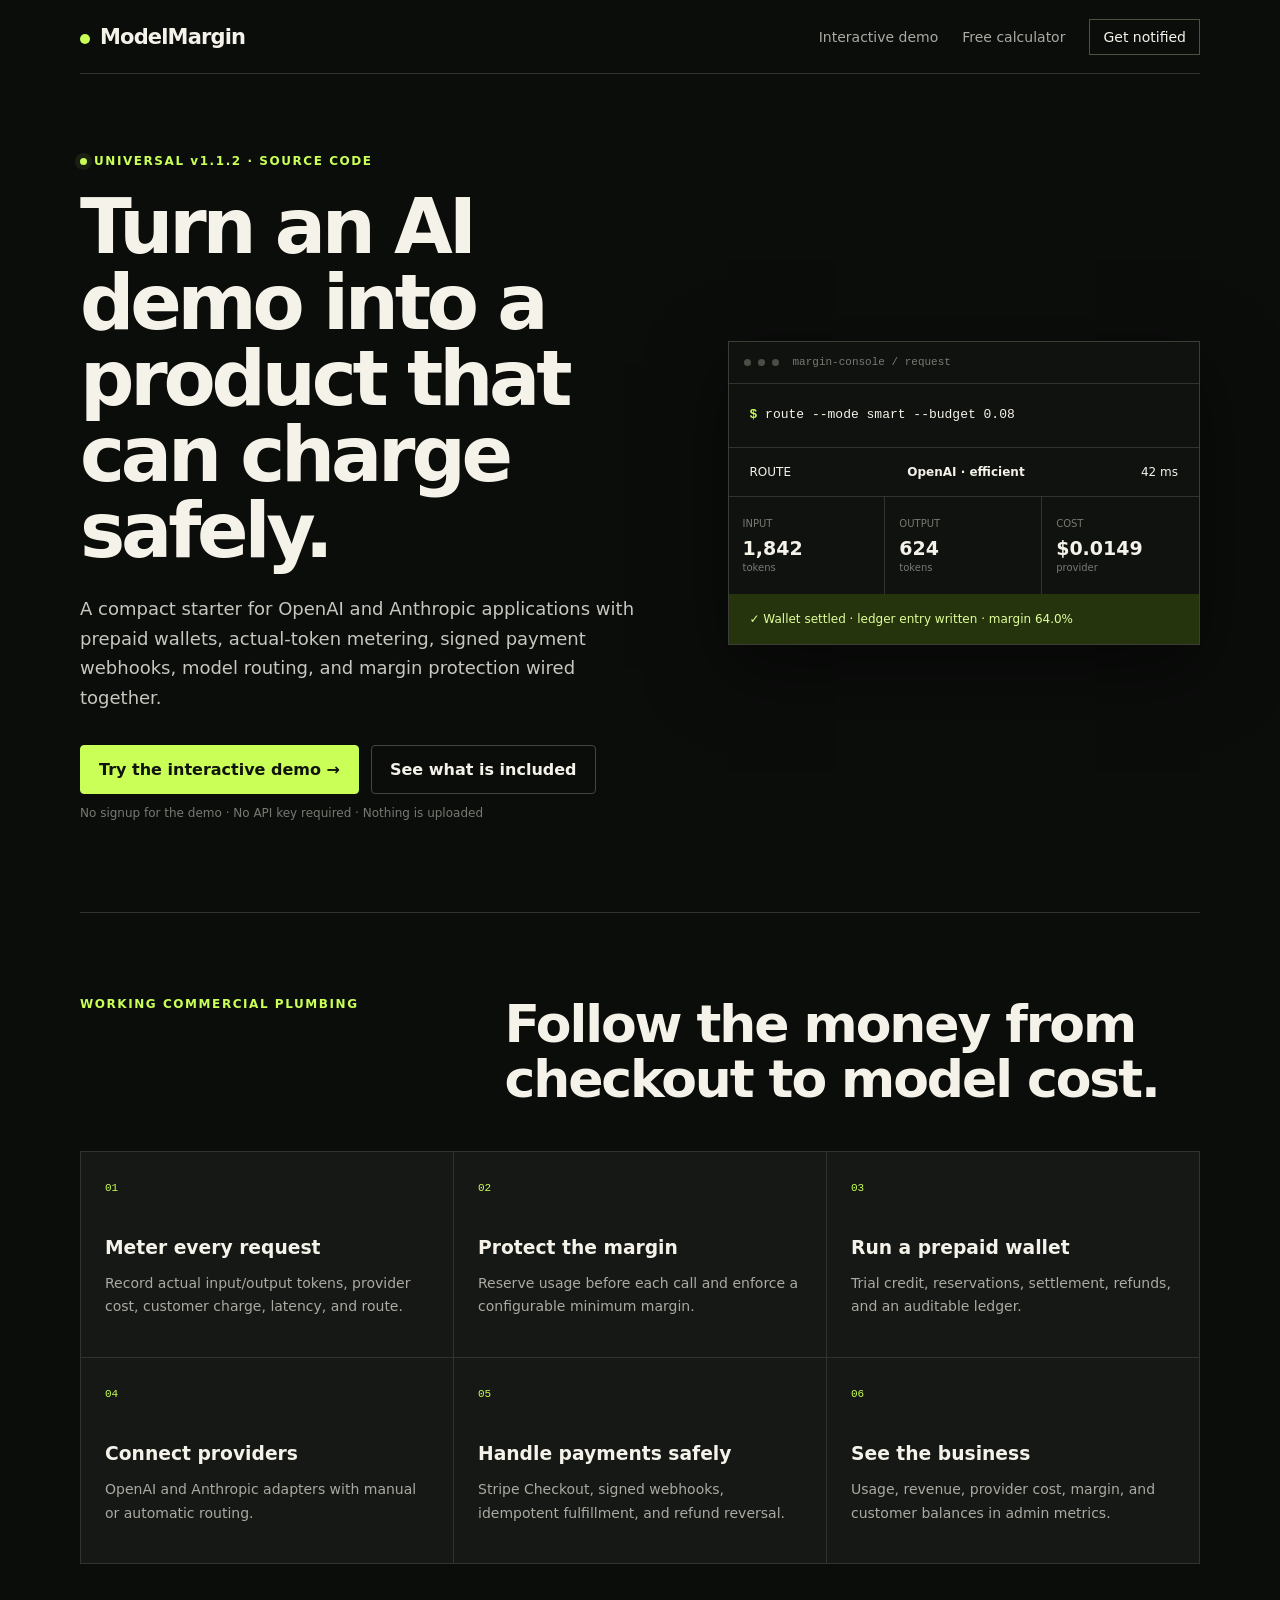
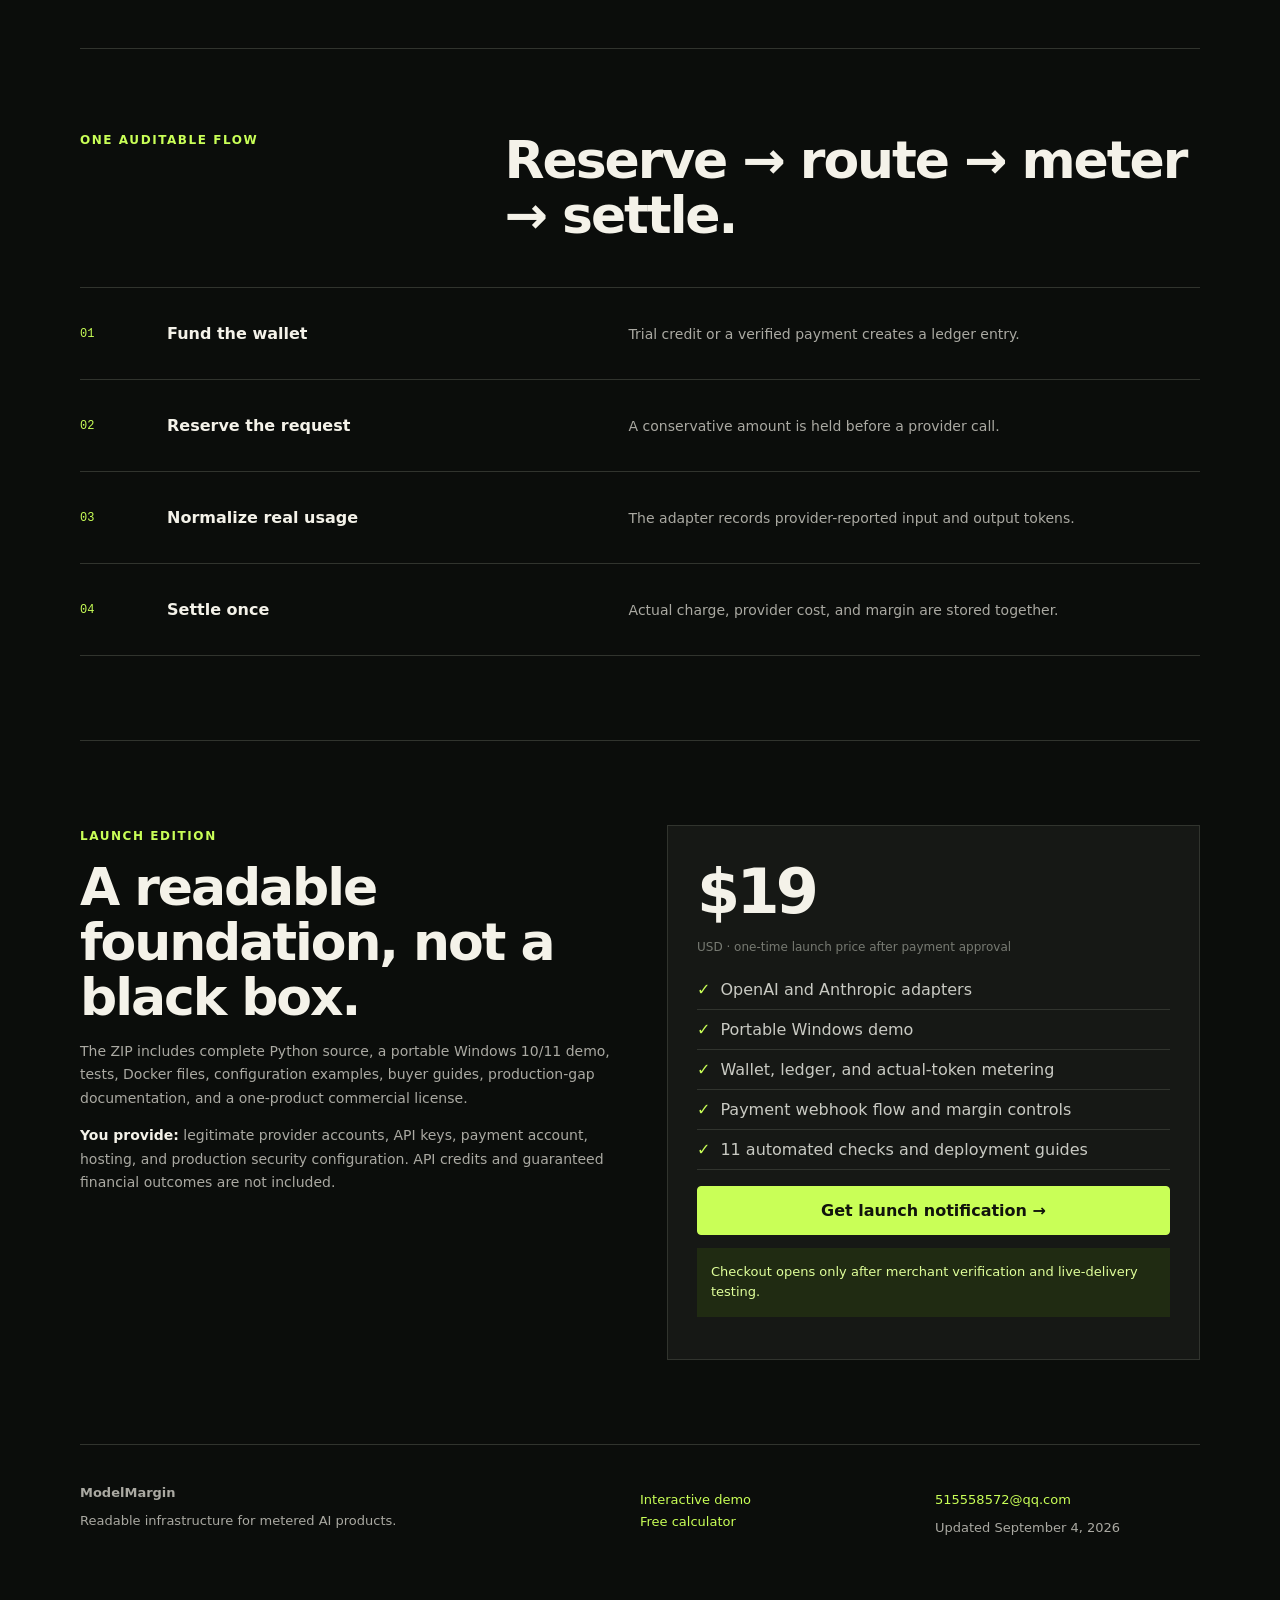
==== product.html @ 2a7bbd3e "Add files via upload Replace blocked product links with GitHub Pages site" ====
<!doctype html><html lang="en"><head><meta charset="utf-8"><meta name="viewport" content="width=device-width,initial-scale=1"><title>ModelMargin Universal — Metered AI SaaS Starter</title><meta name="description" content="A source-code starter for prepaid AI usage, actual-token metering, provider routing, signed payment webhooks, and margin controls."><link rel="canonical" href="https://congqimao666.github.io/modelmargin-lite/product.html"><link rel="stylesheet" href="site.css"></head><body>
<nav class="nav shell"><a class="brand" href="product.html">ModelMargin</a><div class="navlinks"><a href="demo.html">Interactive demo</a><a href="index.html">Free calculator</a><a class="nav-cta" href="#offer">Get notified</a></div></nav>
<main><section class="hero shell"><div><div class="eyebrow"><span class="dot"></span>UNIVERSAL v1.1.2 · SOURCE CODE</div><h1>Turn an AI demo into a product that can charge safely.</h1><p class="lede">A compact starter for OpenAI and Anthropic applications with prepaid wallets, actual-token metering, signed payment webhooks, model routing, and margin protection wired together.</p><div class="actions"><a class="button primary" href="demo.html">Try the interactive demo →</a><a class="button secondary" href="#included">See what is included</a></div><p class="micro">No signup for the demo · No API key required · Nothing is uploaded</p></div><div class="console"><div class="window"><i></i><i></i><i></i><span>margin-console / request</span></div><div class="command"><b>$</b> route --mode smart --budget 0.08</div><div class="route"><span>ROUTE</span><strong>OpenAI · efficient</strong><span>42 ms</span></div><div class="metrics"><div><small>INPUT</small><strong>1,842</strong><span>tokens</span></div><div><small>OUTPUT</small><strong>624</strong><span>tokens</span></div><div><small>COST</small><strong>$0.0149</strong><span>provider</span></div></div><div class="settle">✓ Wallet settled · ledger entry written · margin 64.0%</div></div></section>
<section id="included" class="section shell"><div class="section-head"><span>WORKING COMMERCIAL PLUMBING</span><h2>Follow the money from checkout to model cost.</h2></div><div class="grid"><article class="card"><small>01</small><h3>Meter every request</h3><p>Record actual input/output tokens, provider cost, customer charge, latency, and route.</p></article><article class="card"><small>02</small><h3>Protect the margin</h3><p>Reserve usage before each call and enforce a configurable minimum margin.</p></article><article class="card"><small>03</small><h3>Run a prepaid wallet</h3><p>Trial credit, reservations, settlement, refunds, and an auditable ledger.</p></article><article class="card"><small>04</small><h3>Connect providers</h3><p>OpenAI and Anthropic adapters with manual or automatic routing.</p></article><article class="card"><small>05</small><h3>Handle payments safely</h3><p>Stripe Checkout, signed webhooks, idempotent fulfillment, and refund reversal.</p></article><article class="card"><small>06</small><h3>See the business</h3><p>Usage, revenue, provider cost, margin, and customer balances in admin metrics.</p></article></div></section>
<section class="section shell"><div class="section-head"><span>ONE AUDITABLE FLOW</span><h2>Reserve → route → meter → settle.</h2></div><ol class="workflow"><li><b>01</b><strong>Fund the wallet</strong><span>Trial credit or a verified payment creates a ledger entry.</span></li><li><b>02</b><strong>Reserve the request</strong><span>A conservative amount is held before a provider call.</span></li><li><b>03</b><strong>Normalize real usage</strong><span>The adapter records provider-reported input and output tokens.</span></li><li><b>04</b><strong>Settle once</strong><span>Actual charge, provider cost, and margin are stored together.</span></li></ol></section>
<section id="offer" class="section shell two"><div><span class="label">LAUNCH EDITION</span><h2 style="margin-top:16px">A readable foundation, not a black box.</h2><p class="copy">The ZIP includes complete Python source, a portable Windows 10/11 demo, tests, Docker files, configuration examples, buyer guides, production-gap documentation, and a one-product commercial license.</p><p class="copy"><strong style="color:var(--ink)">You provide:</strong> legitimate provider accounts, API keys, payment account, hosting, and production security configuration. API credits and guaranteed financial outcomes are not included.</p></div><article class="box"><div class="price">$19</div><p class="micro">USD · one-time launch price after payment approval</p><ul><li>OpenAI and Anthropic adapters</li><li>Portable Windows demo</li><li>Wallet, ledger, and actual-token metering</li><li>Payment webhook flow and margin controls</li><li>11 automated checks and deployment guides</li></ul><a class="button primary full" href="mailto:515558572@qq.com?subject=LLM%20Margin%20Kit%20launch%20notification">Get launch notification →</a><p class="notice">Checkout opens only after merchant verification and live-delivery testing.</p></article></section>
</main><footer class="footer shell"><div><strong>ModelMargin</strong><p>Readable infrastructure for metered AI products.</p></div><div><a href="demo.html">Interactive demo</a><a href="index.html">Free calculator</a></div><div><a href="mailto:515558572@qq.com">515558572@qq.com</a><p>Updated September 4, 2026</p></div></footer></body></html>
---- site.css ----
:root{color-scheme:dark;--ink:#f4f2e9;--muted:#aaa9a2;--soft:#777a72;--line:#31342e;--panel:#161815;--panel2:#1c1f1a;--accent:#c9ff57;--deep:#26340e;--bg:#0b0d0b;--danger:#ff9c88}
*{box-sizing:border-box}html{scroll-behavior:smooth}body{margin:0;background:var(--bg);color:var(--ink);font-family:Inter,ui-sans-serif,system-ui,-apple-system,"Segoe UI",sans-serif}a{color:inherit;text-decoration:none}button,select{font:inherit}.shell{width:min(1120px,calc(100% - 40px));margin:auto}.nav{height:74px;display:flex;align-items:center;justify-content:space-between;border-bottom:1px solid var(--line)}.brand{font-size:21px;font-weight:850;letter-spacing:-.04em}.brand:before{content:"";display:inline-block;width:10px;height:10px;margin-right:10px;border-radius:50%;background:var(--accent)}.navlinks{display:flex;gap:24px;align-items:center;color:var(--muted);font-size:14px}.navlinks a:hover,.text-link{color:var(--accent)}.nav-cta{padding:9px 13px;border:1px solid #4c5144;color:var(--ink)!important}.hero{min-height:620px;padding:80px 0;display:grid;grid-template-columns:1.1fr .9fr;gap:70px;align-items:center;border-bottom:1px solid var(--line)}.eyebrow,.label,.section-head>span{color:var(--accent);font-size:12px;font-weight:850;letter-spacing:.13em}.dot{display:inline-block;width:7px;height:7px;margin-right:7px;border-radius:50%;background:var(--accent);box-shadow:0 0 0 5px #c9ff5714}h1{margin:21px 0 25px;max-width:850px;font-size:clamp(48px,6vw,76px);line-height:1;letter-spacing:-.055em}h2{margin:0;font-size:clamp(32px,4.3vw,52px);line-height:1.06;letter-spacing:-.04em}h3{margin:0 0 12px}.lede{max-width:760px;color:#c7c6bf;font-size:18px;line-height:1.65}.actions{display:flex;gap:12px;flex-wrap:wrap;margin-top:32px}.button{display:inline-flex;min-height:49px;align-items:center;justify-content:center;padding:0 18px;border:1px solid #42463e;border-radius:4px;font-weight:800;cursor:pointer}.button:hover{transform:translateY(-1px)}.primary{background:var(--accent);border-color:var(--accent);color:#11140c}.secondary{background:transparent}.full{width:100%}.micro{color:var(--soft);font-size:12px}.console{background:#10120f;border:1px solid #3a3e35;box-shadow:0 24px 70px #0008}.window{height:42px;padding:0 15px;display:flex;align-items:center;gap:7px;border-bottom:1px solid var(--line);color:var(--soft);font:11px ui-monospace,monospace}.window i{width:7px;height:7px;border-radius:50%;background:#4a4e46}.window span{margin-left:7px}.command{padding:21px;border-bottom:1px solid var(--line);font:13px/1.6 ui-monospace,monospace}.command b{color:var(--accent)}.route{padding:17px 21px;display:flex;justify-content:space-between;border-bottom:1px solid var(--line);font-size:12px}.metrics{display:grid;grid-template-columns:repeat(3,1fr)}.metrics div{padding:21px 14px;border-right:1px solid var(--line)}.metrics div:last-child{border:0}.metrics small,.metrics span{display:block;color:var(--soft);font-size:10px}.metrics strong{display:block;margin:8px 0 3px;font-size:19px}.settle{padding:18px 21px;background:var(--deep);color:#dfff9a;font-size:12px}.section{padding:84px 0;border-bottom:1px solid var(--line)}.section-head{display:grid;grid-template-columns:.7fr 1.3fr;gap:50px;margin-bottom:44px}.grid{display:grid;grid-template-columns:repeat(3,1fr);border-top:1px solid var(--line);border-left:1px solid var(--line)}.card{min-height:205px;padding:24px;background:var(--panel);border-right:1px solid var(--line);border-bottom:1px solid var(--line)}.card small{color:var(--accent);font:11px ui-monospace,monospace}.card h3{margin-top:42px}.card p,.copy{color:var(--muted);line-height:1.68;font-size:14px}.workflow{padding:0;margin:0;list-style:none;border-top:1px solid var(--line)}.workflow li{min-height:92px;display:grid;grid-template-columns:65px 1fr 1.3fr;gap:22px;align-items:center;border-bottom:1px solid var(--line)}.workflow b{color:var(--accent);font:12px ui-monospace,monospace}.workflow span{color:var(--muted);font-size:14px}.two{display:grid;grid-template-columns:1fr 1fr;gap:54px}.box{padding:29px;background:var(--panel);border:1px solid var(--line)}.box ul{padding:0;list-style:none}.box li{padding:10px 0;border-bottom:1px solid var(--line);color:#c9cac3}.box li:before{content:"✓";margin-right:10px;color:var(--accent)}.price{font-size:62px;font-weight:850;letter-spacing:-.06em}.notice{padding:14px;background:#202b12;color:#dfff9a;line-height:1.55;font-size:13px}.footer{padding:40px 0 58px;display:grid;grid-template-columns:2fr 1fr 1fr;gap:30px;color:var(--muted);font-size:13px}.footer a{display:block;margin:7px 0;color:var(--accent)}
.demo-hero,.start-hero{padding:70px 0 48px}.tour{display:grid;grid-template-columns:.78fr 1.22fr;gap:24px;padding-bottom:70px}.controls{padding:24px;background:var(--panel);border:1px solid var(--line)}.balance{padding:17px;margin-bottom:20px;display:flex;justify-content:space-between;background:var(--deep);color:var(--accent)}.controls label{display:grid;gap:8px;margin:17px 0;color:var(--muted);font-size:12px}.controls select{width:100%;padding:13px;background:#0f110f;color:var(--ink);border:1px solid #44473e}.prompt{min-height:125px;margin:20px 0;padding:16px;background:#0f110f;border:1px solid var(--line);color:#bfc0b9;font-size:13px;line-height:1.6}.step{min-height:88px;padding:17px 20px;display:grid;grid-template-columns:40px 1fr auto;gap:14px;align-items:center;border-bottom:1px solid var(--line);opacity:.38}.step.active,.step.complete{opacity:1}.step.active{background:#1a1d18}.step>b{color:var(--accent);font:11px ui-monospace,monospace}.step div{display:grid;gap:6px}.step span,.step em{color:var(--soft);font-size:11px}.step em{font-style:normal}.step.complete em{color:var(--accent)}.receipt{margin:17px;padding:17px;border:1px solid #3b4034;opacity:0}.receipt.visible{opacity:1}.receipt dl div{display:flex;justify-content:space-between;padding:5px;font-size:11px}.receipt dd{margin:0}.accent{color:var(--accent)!important}.explain{margin-bottom:76px;padding:28px;display:flex;justify-content:space-between;align-items:center;gap:35px;border:1px solid var(--line)}.start-grid{border-left:1px solid var(--line)}.start-grid article{min-height:160px;padding:29px;display:grid;grid-template-columns:60px 1fr;gap:22px;border-right:1px solid var(--line);border-bottom:1px solid var(--line)}.start-grid article>b{color:var(--accent);font:12px ui-monospace,monospace}.start-grid h2{font-size:27px}.start-grid p{color:var(--muted);line-height:1.7}.start-grid code{color:var(--ink);background:#191c17;padding:2px 5px;overflow-wrap:anywhere}
@media(max-width:850px){.hero,.tour,.two{grid-template-columns:1fr}.grid{grid-template-columns:1fr 1fr}.hero{min-height:0}.section-head{grid-template-columns:1fr;gap:22px}}@media(max-width:650px){.shell{width:calc(100% - 28px)}.navlinks{display:none}.hero{padding:62px 0}.grid,.footer{grid-template-columns:1fr}.metrics{grid-template-columns:1fr}.workflow li{grid-template-columns:35px 1fr;padding:16px 0}.workflow li span{grid-column:2}.actions .button{width:100%}.step{grid-template-columns:32px 1fr}.step em{grid-column:2}.explain{align-items:flex-start;flex-direction:column}.start-grid article{grid-template-columns:35px 1fr;padding:23px 17px}}
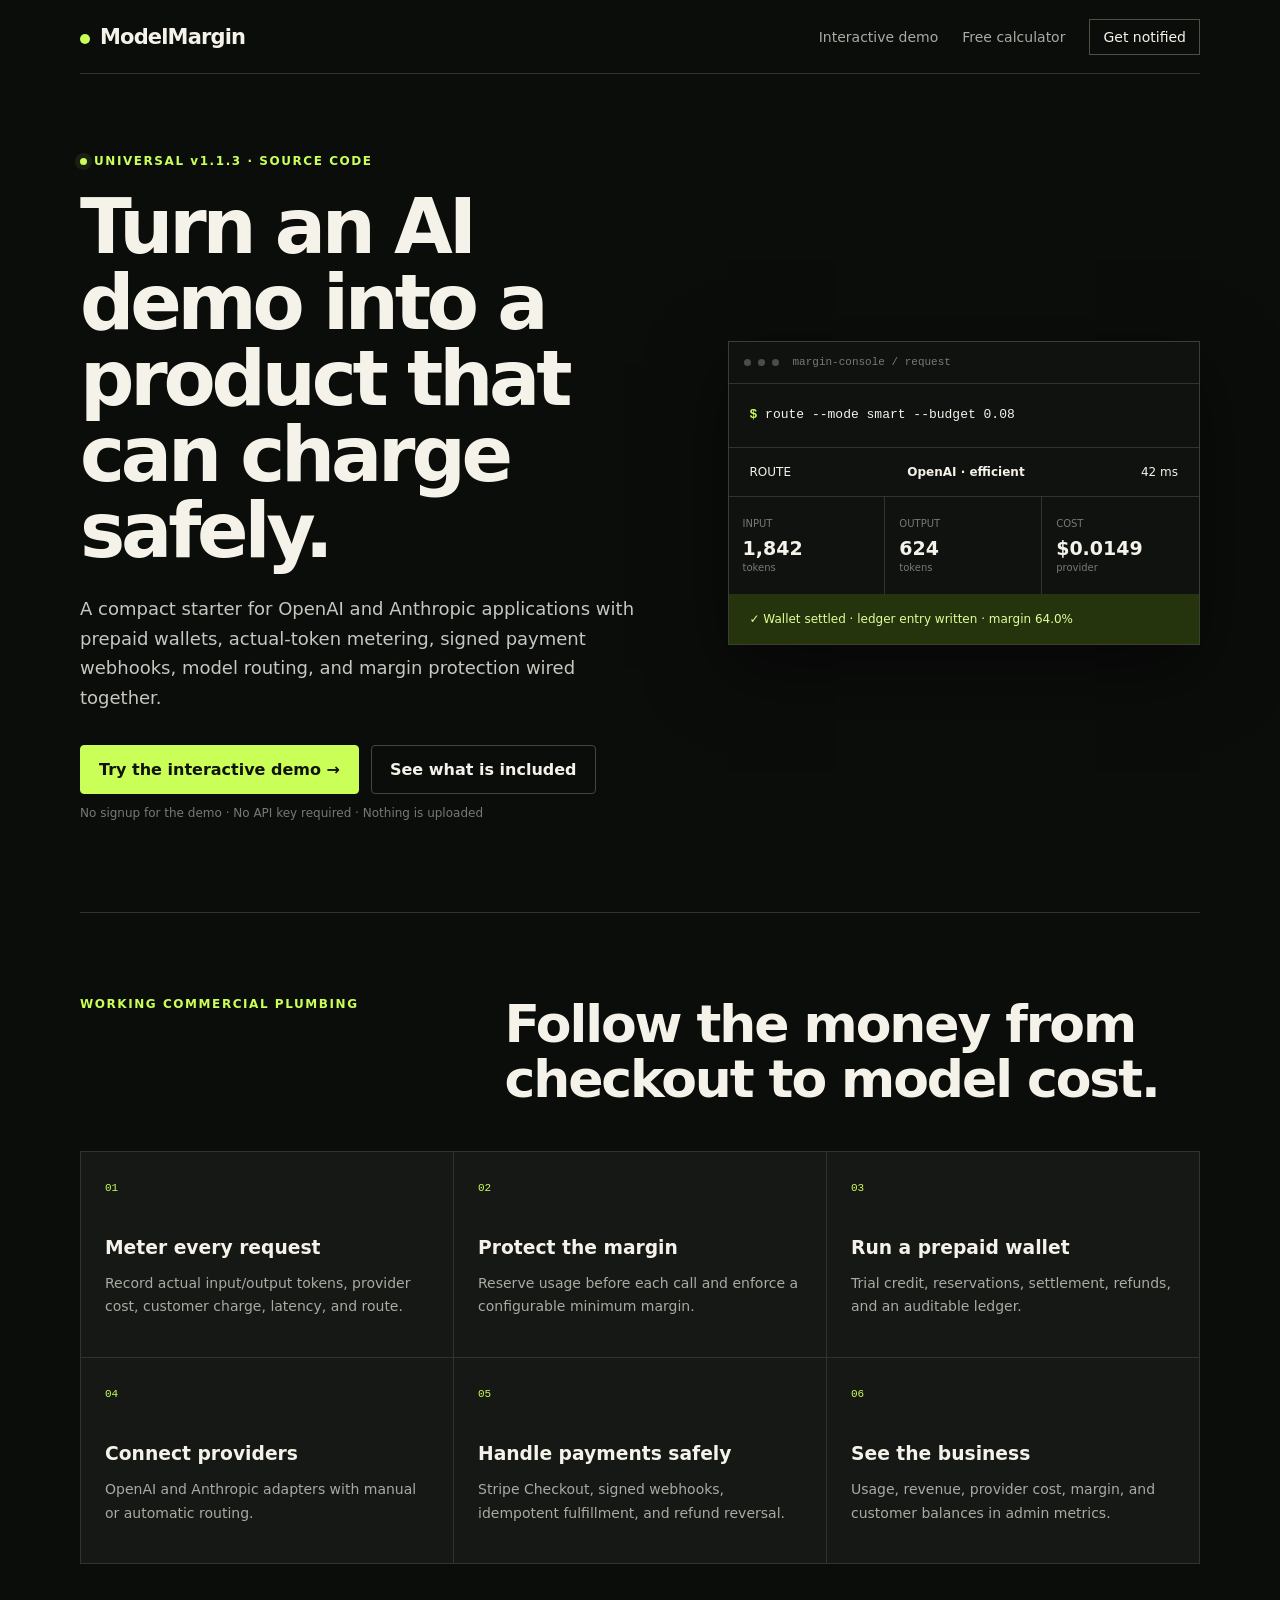
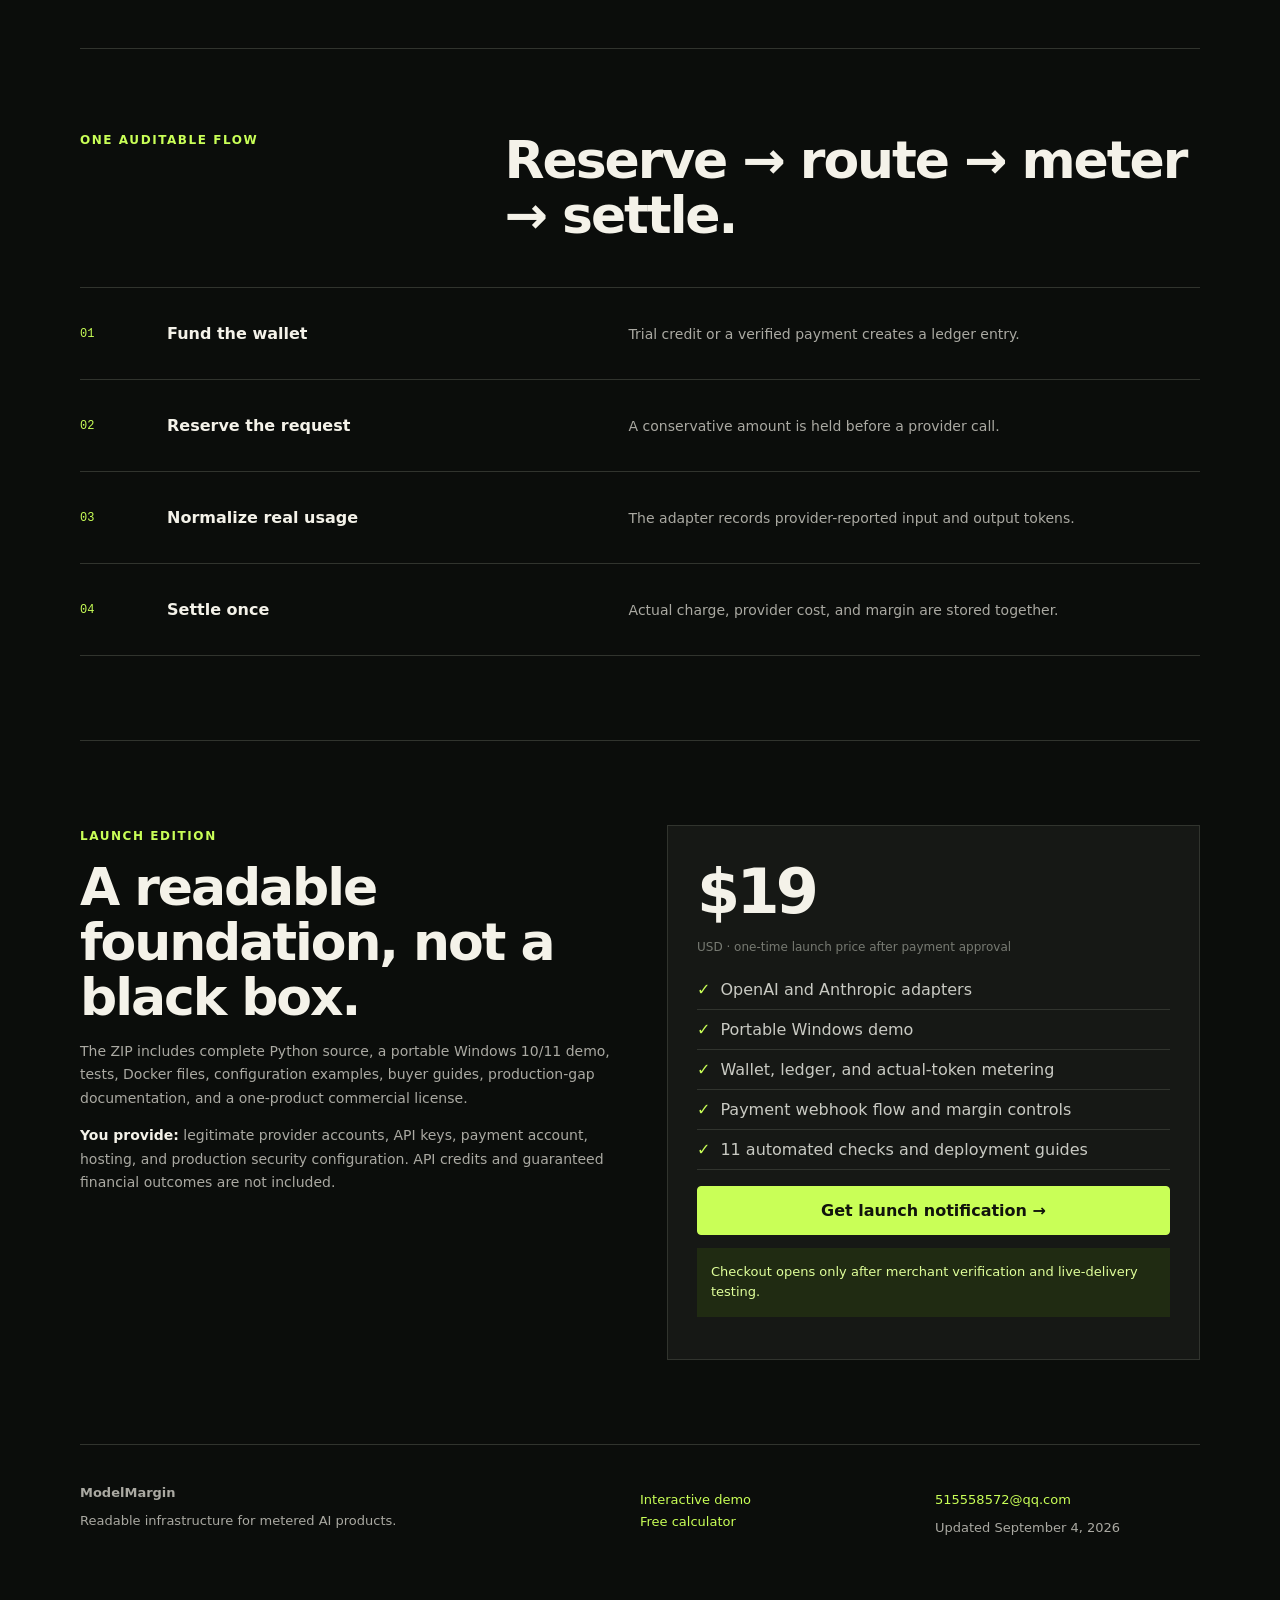
==== commit 697ad53f: "Add files via upload" ====
--- a/product.html
+++ b/product.html
@@ -1,6 +1,6 @@
 <!doctype html><html lang="en"><head><meta charset="utf-8"><meta name="viewport" content="width=device-width,initial-scale=1"><title>ModelMargin Universal — Metered AI SaaS Starter</title><meta name="description" content="A source-code starter for prepaid AI usage, actual-token metering, provider routing, signed payment webhooks, and margin controls."><link rel="canonical" href="https://congqimao666.github.io/modelmargin-lite/product.html"><link rel="stylesheet" href="site.css"></head><body>
 <nav class="nav shell"><a class="brand" href="product.html">ModelMargin</a><div class="navlinks"><a href="demo.html">Interactive demo</a><a href="index.html">Free calculator</a><a class="nav-cta" href="#offer">Get notified</a></div></nav>
-<main><section class="hero shell"><div><div class="eyebrow"><span class="dot"></span>UNIVERSAL v1.1.2 · SOURCE CODE</div><h1>Turn an AI demo into a product that can charge safely.</h1><p class="lede">A compact starter for OpenAI and Anthropic applications with prepaid wallets, actual-token metering, signed payment webhooks, model routing, and margin protection wired together.</p><div class="actions"><a class="button primary" href="demo.html">Try the interactive demo →</a><a class="button secondary" href="#included">See what is included</a></div><p class="micro">No signup for the demo · No API key required · Nothing is uploaded</p></div><div class="console"><div class="window"><i></i><i></i><i></i><span>margin-console / request</span></div><div class="command"><b>$</b> route --mode smart --budget 0.08</div><div class="route"><span>ROUTE</span><strong>OpenAI · efficient</strong><span>42 ms</span></div><div class="metrics"><div><small>INPUT</small><strong>1,842</strong><span>tokens</span></div><div><small>OUTPUT</small><strong>624</strong><span>tokens</span></div><div><small>COST</small><strong>$0.0149</strong><span>provider</span></div></div><div class="settle">✓ Wallet settled · ledger entry written · margin 64.0%</div></div></section>
+<main><section class="hero shell"><div><div class="eyebrow"><span class="dot"></span>UNIVERSAL v1.1.3 · SOURCE CODE</div><h1>Turn an AI demo into a product that can charge safely.</h1><p class="lede">A compact starter for OpenAI and Anthropic applications with prepaid wallets, actual-token metering, signed payment webhooks, model routing, and margin protection wired together.</p><div class="actions"><a class="button primary" href="demo.html">Try the interactive demo →</a><a class="button secondary" href="#included">See what is included</a></div><p class="micro">No signup for the demo · No API key required · Nothing is uploaded</p></div><div class="console"><div class="window"><i></i><i></i><i></i><span>margin-console / request</span></div><div class="command"><b>$</b> route --mode smart --budget 0.08</div><div class="route"><span>ROUTE</span><strong>OpenAI · efficient</strong><span>42 ms</span></div><div class="metrics"><div><small>INPUT</small><strong>1,842</strong><span>tokens</span></div><div><small>OUTPUT</small><strong>624</strong><span>tokens</span></div><div><small>COST</small><strong>$0.0149</strong><span>provider</span></div></div><div class="settle">✓ Wallet settled · ledger entry written · margin 64.0%</div></div></section>
 <section id="included" class="section shell"><div class="section-head"><span>WORKING COMMERCIAL PLUMBING</span><h2>Follow the money from checkout to model cost.</h2></div><div class="grid"><article class="card"><small>01</small><h3>Meter every request</h3><p>Record actual input/output tokens, provider cost, customer charge, latency, and route.</p></article><article class="card"><small>02</small><h3>Protect the margin</h3><p>Reserve usage before each call and enforce a configurable minimum margin.</p></article><article class="card"><small>03</small><h3>Run a prepaid wallet</h3><p>Trial credit, reservations, settlement, refunds, and an auditable ledger.</p></article><article class="card"><small>04</small><h3>Connect providers</h3><p>OpenAI and Anthropic adapters with manual or automatic routing.</p></article><article class="card"><small>05</small><h3>Handle payments safely</h3><p>Stripe Checkout, signed webhooks, idempotent fulfillment, and refund reversal.</p></article><article class="card"><small>06</small><h3>See the business</h3><p>Usage, revenue, provider cost, margin, and customer balances in admin metrics.</p></article></div></section>
 <section class="section shell"><div class="section-head"><span>ONE AUDITABLE FLOW</span><h2>Reserve → route → meter → settle.</h2></div><ol class="workflow"><li><b>01</b><strong>Fund the wallet</strong><span>Trial credit or a verified payment creates a ledger entry.</span></li><li><b>02</b><strong>Reserve the request</strong><span>A conservative amount is held before a provider call.</span></li><li><b>03</b><strong>Normalize real usage</strong><span>The adapter records provider-reported input and output tokens.</span></li><li><b>04</b><strong>Settle once</strong><span>Actual charge, provider cost, and margin are stored together.</span></li></ol></section>
 <section id="offer" class="section shell two"><div><span class="label">LAUNCH EDITION</span><h2 style="margin-top:16px">A readable foundation, not a black box.</h2><p class="copy">The ZIP includes complete Python source, a portable Windows 10/11 demo, tests, Docker files, configuration examples, buyer guides, production-gap documentation, and a one-product commercial license.</p><p class="copy"><strong style="color:var(--ink)">You provide:</strong> legitimate provider accounts, API keys, payment account, hosting, and production security configuration. API credits and guaranteed financial outcomes are not included.</p></div><article class="box"><div class="price">$19</div><p class="micro">USD · one-time launch price after payment approval</p><ul><li>OpenAI and Anthropic adapters</li><li>Portable Windows demo</li><li>Wallet, ledger, and actual-token metering</li><li>Payment webhook flow and margin controls</li><li>11 automated checks and deployment guides</li></ul><a class="button primary full" href="mailto:515558572@qq.com?subject=LLM%20Margin%20Kit%20launch%20notification">Get launch notification →</a><p class="notice">Checkout opens only after merchant verification and live-delivery testing.</p></article></section>
